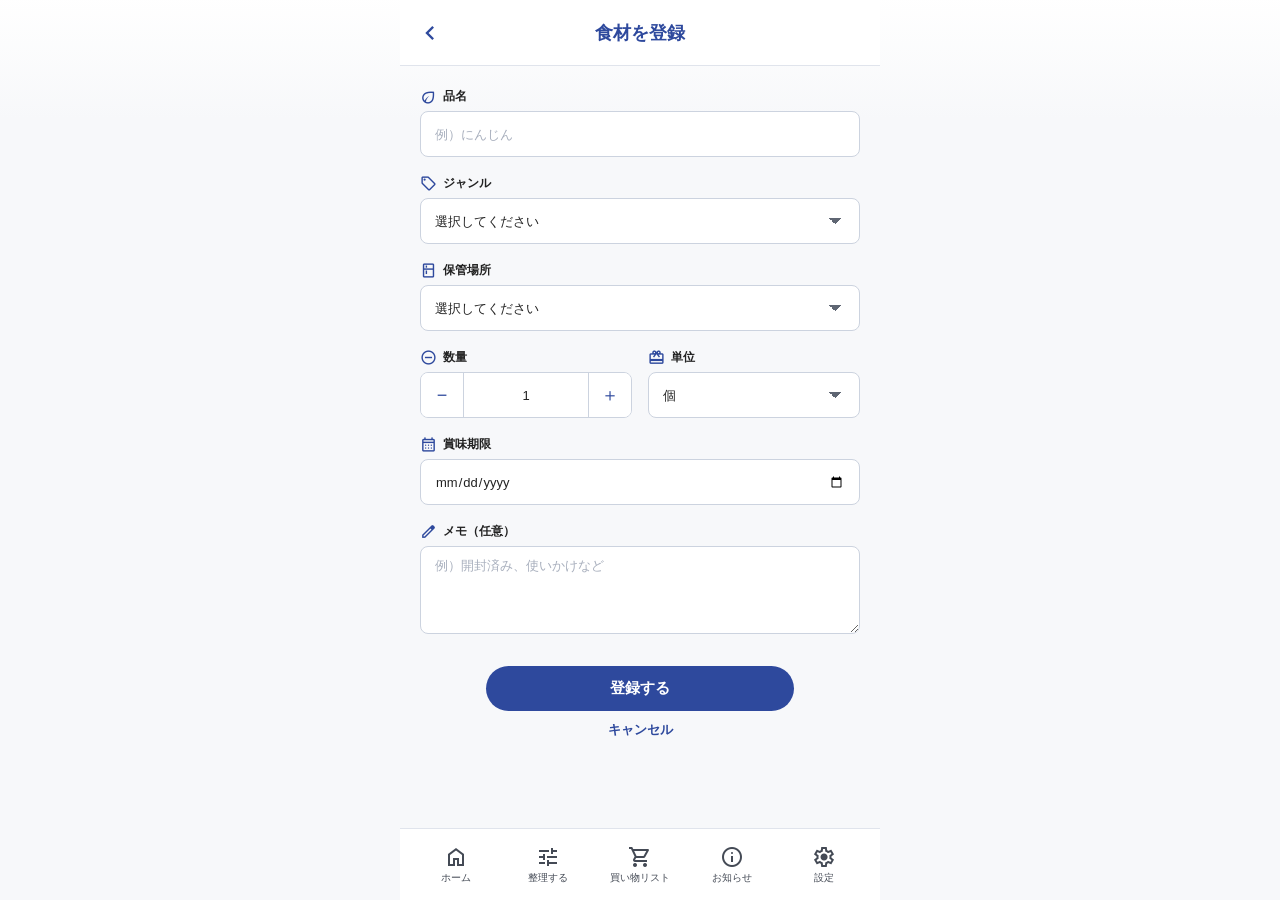
==== add.html @ bb8d9cc5 "食材追加ページ作成／フラットデザインへの変更" ====
<!DOCTYPE html>
<html lang="ja">
<head>
  <meta charset="UTF-8">
  <meta name="viewport" content="width=device-width, initial-scale=1.0">
  <title>食材登録｜冷蔵庫アプリ</title>

  <link rel="stylesheet" href="style.css">
  <link href="https://fonts.googleapis.com/css2?family=Material+Symbols+Outlined" rel="stylesheet">
</head>
<body class="screen-add">
  <header class="page-top-bar">
    <a class="page-back" href="index.html" aria-label="一覧へ戻る">
      <span class="material-symbols-outlined">chevron_left</span>
    </a>
    <h1>食材を登録</h1>
    <span class="page-top-spacer"></span>
  </header>

  <main class="app-main add-main">
    <form id="addFoodForm" class="add-form">
      <label class="form-field">
        <span class="field-label">
          <span class="material-symbols-outlined">eco</span>
          品名
        </span>
        <input type="text" id="foodName" placeholder="例）にんじん" required>
      </label>

      <label class="form-field">
        <span class="field-label">
          <span class="material-symbols-outlined">sell</span>
          ジャンル
        </span>
        <select id="foodGenre" required>
          <option value="" selected disabled>選択してください</option>
          <option value="肉">肉</option>
          <option value="魚">魚</option>
          <option value="野菜・くだもの">野菜・くだもの</option>
          <option value="卵・乳製品">卵・乳製品</option>
          <option value="主食">主食</option>
          <option value="調味料">調味料</option>
          <option value="その他">その他</option>
        </select>
      </label>

      <label class="form-field">
        <span class="field-label">
          <span class="material-symbols-outlined">kitchen</span>
          保管場所
        </span>
        <select id="storagePlace" required>
          <option value="" selected disabled>選択してください</option>
          <option value="冷蔵庫">冷蔵庫</option>
          <option value="冷凍庫">冷凍庫</option>
          <option value="常温">常温</option>
        </select>
      </label>

      <div class="form-row quantity-unit-row">
        <div class="form-field">
          <span class="field-label">
            <span class="material-symbols-outlined">remove_circle</span>
            数量
          </span>
          <div class="quantity-stepper">
            <button type="button" id="minusQuantity">−</button>
            <input type="number" id="quantity" value="1" min="0" step="1" required>
            <button type="button" id="plusQuantity">＋</button>
          </div>
        </div>

        <label class="form-field">
          <span class="field-label">
            <span class="material-symbols-outlined">redeem</span>
            単位
          </span>
          <select id="unit" required>
            <option value="個">個</option>
            <option value="本">本</option>
            <option value="袋">袋</option>
            <option value="パック">パック</option>
            <option value="枚">枚</option>
            <option value="g">g</option>
            <option value="kg">kg</option>
            <option value="ml">ml</option>
            <option value="L">L</option>
          </select>
        </label>
      </div>

      <label class="form-field">
        <span class="field-label">
          <span class="material-symbols-outlined">calendar_month</span>
          賞味期限
        </span>
        <input type="date" id="expiryDate">
      </label>

      <label class="form-field">
        <span class="field-label">
          <span class="material-symbols-outlined">edit</span>
          メモ（任意）
        </span>
        <textarea id="memo" rows="3" placeholder="例）開封済み、使いかけなど"></textarea>
      </label>

      <button type="submit" class="submit-button">登録する</button>
      <a class="cancel-link" href="index.html">キャンセル</a>
    </form>
  </main>

  <nav class="bottom-nav">
    <a href="index.html">
      <span class="material-symbols-outlined">home</span>
      <span>ホーム</span>
    </a>
    <a href="#">
      <span class="material-symbols-outlined">tune</span>
      <span>整理する</span>
    </a>
    <a href="#">
      <span class="material-symbols-outlined">shopping_cart</span>
      <span>買い物リスト</span>
    </a>
    <a href="#">
      <span class="material-symbols-outlined">info</span>
      <span>お知らせ</span>
    </a>
    <a href="#">
      <span class="material-symbols-outlined">settings</span>
      <span>設定</span>
    </a>
  </nav>

  <script>
    const addFoodForm = document.getElementById("addFoodForm");
    const foodName = document.getElementById("foodName");
    const foodGenre = document.getElementById("foodGenre");
    const storagePlace = document.getElementById("storagePlace");
    const quantity = document.getElementById("quantity");
    const unit = document.getElementById("unit");
    const expiryDate = document.getElementById("expiryDate");
    const memo = document.getElementById("memo");
    const minusQuantity = document.getElementById("minusQuantity");
    const plusQuantity = document.getElementById("plusQuantity");

    function loadFoods() {
      return JSON.parse(localStorage.getItem("foods")) || [];
    }

    function saveFoods(foods) {
      localStorage.setItem("foods", JSON.stringify(foods));
    }

    minusQuantity.addEventListener("click", () => {
      const currentValue = Number(quantity.value) || 0;
      quantity.value = Math.max(0, currentValue - 1);
    });

    plusQuantity.addEventListener("click", () => {
      const currentValue = Number(quantity.value) || 0;
      quantity.value = currentValue + 1;
    });

    addFoodForm.addEventListener("submit", (event) => {
      event.preventDefault();

      const foods = loadFoods();
      const name = foodName.value.trim();

      if (!name) {
        return;
      }

      foods.push({
        id: crypto.randomUUID(),
        registeredAt: new Date().toISOString(),
        name: name,
        genre: foodGenre.value,
        storage: storagePlace.value,
        quantity: Number(quantity.value),
        unit: unit.value,
        expiryDate: expiryDate.value,
        memo: memo.value.trim()
      });

      saveFoods(foods);
      window.location.href = "index.html";
    });
  </script>
</body>
</html>
---- style.css ----
/* ==============================
  Design tokens
============================== */
:root {
  --color-bg: #f7f8fa;
  --color-surface: #ffffff;
  --color-primary: #2e499d;
  --color-primary-soft: #eef2ff;
  --color-accent: #ffde00;
  --color-alert: #d13209;
  --color-border: #e0e4ec;
  --color-border-strong: #ccd3df;
  --color-text: #222;
  --color-muted: #5f6673;
  --color-placeholder: #a8afbd;

  --radius-sm: 8px;
  --radius-md: 4px;
  --radius-lg: 18px;
  --radius-pill: 999px;

  --shadow-card: none;
  --shadow-floating: none;
}

/* ==============================
  Base
============================== */
* {
  box-sizing: border-box;
  margin: 0;
  padding: 0;
}

html,
body {
  overflow-x: hidden;
}

body {
  max-width: 480px;
  min-height: 100vh;
  margin: 0 auto;
  padding-bottom: 92px;
  font-size: 16px;

  background:
    linear-gradient(180deg, rgba(255,255,255,0.96), rgba(247,248,250,0.96) 120px),
    var(--color-bg);
  color: var(--color-text);

  font-family: "Hiragino Sans", "Yu Gothic", sans-serif;
}

input,
button,
select,
textarea {
  font: inherit;
}

button,
a {
  -webkit-tap-highlight-color: transparent;
}

button {
  cursor: pointer;
}

.material-symbols-outlined {
  font-variation-settings:
    'FILL' 0,
    'wght' 400,
    'GRAD' 0,
    'opsz' 24;
}

/* ==============================
  List page header
============================== */
.top-nav {
  position: sticky;
  top: 0;
  z-index: 5;

  display: grid;
  grid-template-columns: 36px 1fr 36px;
  align-items: center;
  gap: 12px;

  height: 68px;
  padding: 10px 20px;

  background: rgba(255,255,255,0.94);
  border-bottom: 1px solid var(--color-border);
  backdrop-filter: blur(14px);
}

.nav-icon {
  display: inline-flex;
  align-items: center;
  justify-content: center;

  width: 36px;
  height: 36px;

  background: transparent;
  border: none;
  color: var(--color-primary);
  text-decoration: none;
}

.nav-menu {
  justify-self: start;
}

.nav-icon:last-child {
  justify-self: end;
}

.category-filter {
  display: inline-flex;
  align-items: center;
  justify-content: center;
  justify-self: center;
  gap: 4px;

  width: fit-content;
  min-width: 0;
  height: 34px;
  padding: 0 14px 0 12px;

  background: var(--color-surface);
  border: 1px solid rgba(46, 73, 157, 0.38);
  border-radius: var(--radius-pill);
  color: var(--color-primary);

  font-size: 13px;
  font-weight: 700;
  white-space: nowrap;
}

.category-filter .material-symbols-outlined {
  font-size: 20px;
}

.app-main {
  padding: 20px 18px 0;
}

.section-title {
  margin-bottom: 14px;
  color: var(--color-text);
  font-size: 18px;
  font-weight: 700;
}

/* ==============================
  Food list
============================== */
ul {
  padding: 0;
}

#foodList,
.food-list {
  display: grid;
  gap: 6px;
  padding: 0;
}

.swipe-container {
  position: relative;
  overflow: hidden;
  background: transparent;
  border-radius: 8px;
}

li {
  list-style: none;
}

.food-card {
  position: relative;
  z-index: 1;

  display: grid;
  grid-template-columns: 82px 1fr 22px;
  grid-template-areas:
    "thumb detail arrow";
  gap: 0 12px;

  min-height: 102px;
  padding: 9px 10px;

  background: var(--color-surface);
  outline: none;
  border: none;
  border-radius: 8px;
  box-shadow: var(--shadow-card);

  touch-action: pan-y;
  transition: transform 0.25s ease-out, opacity 0.25s ease-out;
}

.screen-list .food-card {
  border: 0 !important;
  outline: 0 !important;
  box-shadow: none !important;
}

.food-thumbnail {
  grid-area: thumb;
  display: flex;
  align-items: center;
  justify-content: center;

  width: 82px;
  height: 82px;

  background: #f3f5f8;
  border-radius: 7px;
  overflow: hidden;
}

.food-thumbnail .material-symbols-outlined {
  color: var(--color-primary);
  font-size: 36px;
}

.food-detail {
  grid-area: detail;

  display: flex;
  flex-direction: column;
  justify-content: center;
  gap: 6px;

  min-width: 0;
}

.food-name {
  color: var(--color-text);
  font-size: 15px;
  font-weight: 700;
  line-height: 1.3;
  word-break: keep-all;
  margin-bottom: 2px;
}

.food-tags {
  display: flex;
  flex-wrap: wrap;
  align-items: center;
  gap: 4px 8px;

  color: var(--color-text);
  font-size: 11px;
  line-height: 1.3;
}

.food-tags .material-symbols-outlined {
  color: var(--color-primary);
  font-size: 14px;
}

.food-dot {
  width: 8px;
  height: 8px;

  background: var(--color-primary);
  border-radius: 50%;
}

.food-amount {
  display: flex;
  align-items: center;
  width: 100%;
  gap: 10px;

  color: var(--color-text);
  font-size: 13px;
  font-weight: 700;
  white-space: nowrap;
}

.expiry-badge {
  display: inline-flex;
  align-items: center;
  padding: 4px 10px;

  background: #f3f4f6;
  border-radius: var(--radius-pill);
  color: var(--color-muted);

  font-size: 11px;
  font-weight: 400;
  white-space: nowrap;
  margin-left: auto;
}

.food-arrow {
  grid-area: arrow;

  color: var(--color-muted);
  font-size: 22px;
}

.empty-message {
  margin-top: 88px;
  color: var(--color-muted);
  font-size: 14px;
  line-height: 1.8;
  text-align: center;
}

/* ==============================
  Swipe delete background
============================== */
.delete-background {
  position: absolute;
  inset: 0;
  z-index: 0;

  display: flex;
  align-items: center;
  justify-content: flex-start;

  background: var(--color-alert);
  border-radius: 8px;
  opacity: 0;
  transition: opacity 0.12s ease;
}

.swipe-container.is-swiping .delete-background {
  opacity: 1;
}

.delete-background .material-symbols-outlined {
  margin-left: 22px;

  color: var(--color-surface);
  font-size: 28px;

  font-variation-settings:
    'FILL' 0,
    'wght' 300,
    'GRAD' 0,
    'opsz' 24;
}

/* ==============================
  Add page header
============================== */
.page-top-bar {
  position: sticky;
  top: 0;
  z-index: 5;

  display: grid;
  grid-template-columns: 44px 1fr 44px;
  align-items: center;

  height: 66px;
  padding: 9px 16px;

  background: rgba(255,255,255,0.94);
  border-bottom: 1px solid var(--color-border);
  backdrop-filter: blur(14px);
}

.page-top-bar h1 {
  color: var(--color-primary);
  font-size: 18px;
  font-weight: 700;
  text-align: center;
}

.page-back {
  display: inline-flex;
  align-items: center;
  justify-content: flex-start;

  width: 44px;
  height: 44px;

  color: var(--color-primary);
  text-decoration: none;
}

.page-back .material-symbols-outlined {
  font-size: 28px;
}

.add-main {
  padding: 22px 20px 0;
}

/* ==============================
  Add form
============================== */
.add-form {
  display: grid;
  gap: 18px;
}

.form-field {
  display: grid;
  gap: 6px;
}

.field-label {
  display: inline-flex;
  align-items: center;
  gap: 6px;

  color: var(--color-text);
  font-size: 12px;
  font-weight: 700;
}

.field-label .material-symbols-outlined {
  color: var(--color-primary);
  font-size: 17px;
}

.add-form input,
.add-form select,
.add-form textarea {
  width: 100%;
  min-height: 46px;
  padding: 10px 14px;

  background-color: var(--color-surface);
  border: 1px solid var(--color-border-strong);
  border-radius: var(--radius-sm);
  color: var(--color-text);

  font-size: 13px;
}

.add-form select {
  appearance: none;
  padding-right: 44px;

  background-image:
    linear-gradient(45deg, transparent 50%, var(--color-muted) 50%),
    linear-gradient(135deg, var(--color-muted) 50%, transparent 50%);
  background-position:
    calc(100% - 24px) 50%,
    calc(100% - 18px) 50%;
  background-size:
    6px 6px,
    6px 6px;
  background-repeat: no-repeat;
}

.add-form input::placeholder,
.add-form textarea::placeholder {
  color: var(--color-placeholder);
}

.add-form textarea {
  min-height: 88px;
  resize: vertical;
}

.quantity-unit-row {
  display: grid;
  grid-template-columns: 1fr 1fr;
  gap: 16px;
}

.quantity-stepper {
  display: grid;
  grid-template-columns: 42px 1fr 42px;
  min-height: 46px;

  background: var(--color-surface);
  border: 1px solid var(--color-border-strong);
  border-radius: var(--radius-sm);
  overflow: hidden;
}

.quantity-stepper button {
  display: flex;
  align-items: center;
  justify-content: center;

  background: var(--color-surface);
  border: none;
  color: var(--color-primary);

  font-size: 18px;
  font-weight: 400;
}

.quantity-stepper input {
  min-height: auto;
  padding: 0;

  border: none;
  border-right: 1px solid var(--color-border-strong);
  border-left: 1px solid var(--color-border-strong);
  border-radius: 0;

  text-align: center;
}

/* Hide number input spinner */
input[type="number"]::-webkit-outer-spin-button,
input[type="number"]::-webkit-inner-spin-button {
  -webkit-appearance: none;
  margin: 0;
}

input[type="number"] {
  appearance: textfield;
}

.submit-button {
  width: 70%;
  min-width: 210px;
  justify-self: center;
  padding: 13px 0;
  margin-top: 14px;

  background: var(--color-primary);
  border: none;
  border-radius: var(--radius-pill);
  color: var(--color-surface);
  box-shadow: var(--shadow-floating);

  font-size: 15px;
  font-weight: 700;
}

.cancel-link {
  display: block;
  margin-top: -8px;

  color: var(--color-primary);
  font-size: 13px;
  font-weight: 700;
  text-align: center;
  text-decoration: none;
}

.screen-add .bottom-nav a:nth-child(2),
.screen-add .bottom-nav a:nth-child(3),
.screen-add .bottom-nav a:nth-child(4) {
  color: #444a55;
}

/* ==============================
  Bottom navigation
============================== */
.bottom-nav {
  position: fixed;
  right: 0;
  bottom: 0;
  left: 0;
  z-index: 10;

  display: grid;
  grid-template-columns: repeat(5, 1fr);
  max-width: 480px;
  height: 72px;
  margin: 0 auto;
  padding: 6px 10px calc(6px + env(safe-area-inset-bottom));

  background: rgba(255, 255, 255, 0.96);
  border-top: 1px solid var(--color-border);
  backdrop-filter: blur(12px);
}

.bottom-nav a {
  display: grid;
  justify-items: center;
  align-content: center;
  gap: 2px;

  color: #444a55;
  font-size: 10px;
  text-decoration: none;
}

.bottom-nav a.is-active {
  color: var(--color-primary);
  font-weight: 700;
}

.bottom-nav .material-symbols-outlined {
  font-size: 24px;
}

.floating-barcode-button {
  position: fixed;
  right: 50%;
  bottom: 52px;
  z-index: 11;
  transform: translateX(50%);

  display: inline-flex;
  flex-direction: column;
  align-items: center;
  justify-content: center;
  gap: 2px;

  width: 78px;
  height: 78px;

  background: var(--color-primary);
  border: 6px solid var(--color-surface);
  border-radius: 50%;
  color: var(--color-surface);
  text-decoration: none;
  box-shadow: 0 4px 12px rgba(46, 73, 157, 0.18);

  font-size: 10px;
  font-weight: 700;
}

.floating-barcode-button .material-symbols-outlined {
  font-size: 32px;
}
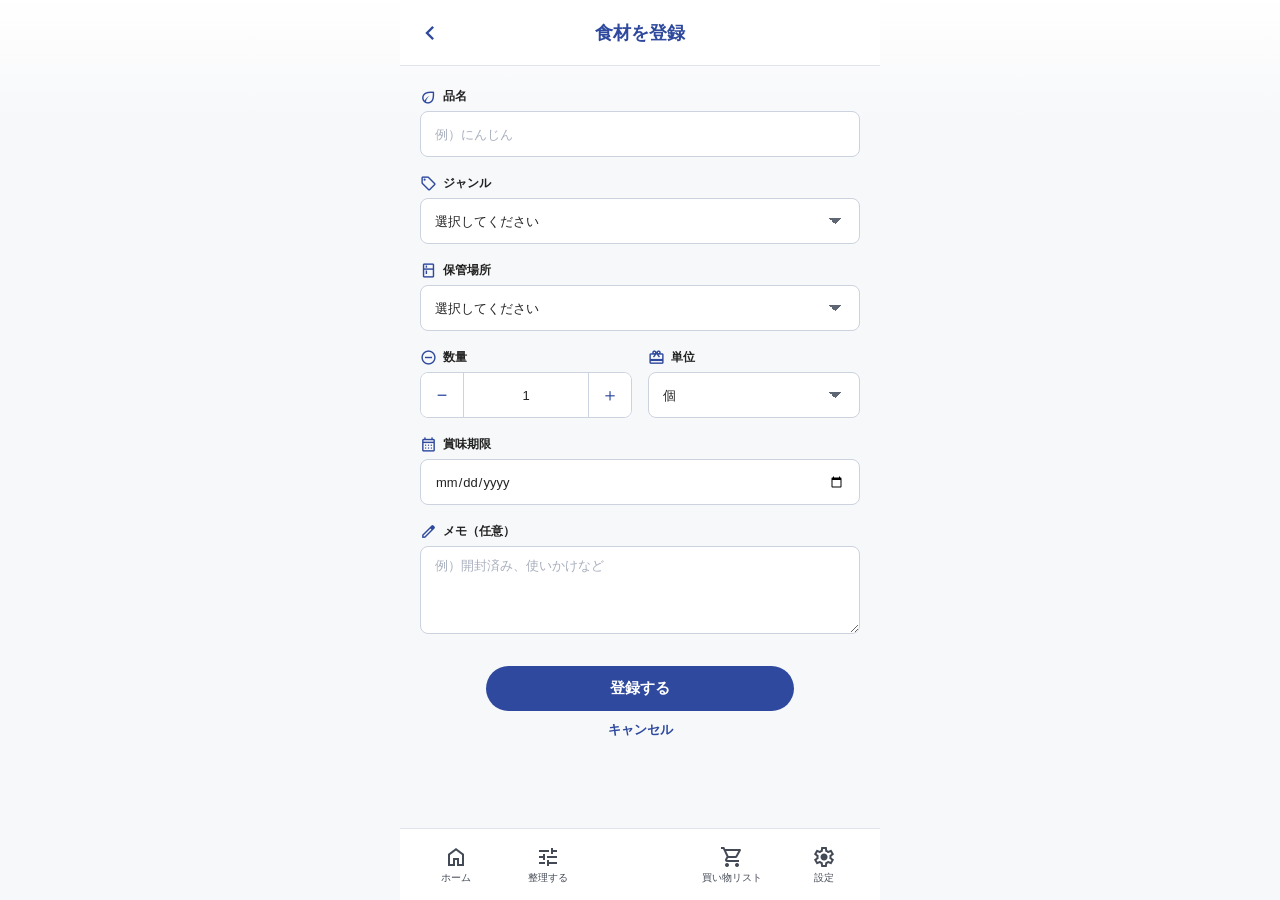
==== commit cafdbb6e: "買い物リスト／絞り込み機能追加" ====
--- a/add.html
+++ b/add.html
@@ -39,6 +39,7 @@
           <option value="野菜・くだもの">野菜・くだもの</option>
           <option value="卵・乳製品">卵・乳製品</option>
           <option value="主食">主食</option>
+          <option value="調理済み">調理済み</option>
           <option value="調味料">調味料</option>
           <option value="その他">その他</option>
         </select>
@@ -115,18 +116,19 @@
       <span class="material-symbols-outlined">home</span>
       <span>ホーム</span>
     </a>
+
     <a href="#">
       <span class="material-symbols-outlined">tune</span>
       <span>整理する</span>
     </a>
-    <a href="#">
+
+    <div class="bottom-nav-spacer"></div>
+
+    <a href="shopping.html">
       <span class="material-symbols-outlined">shopping_cart</span>
       <span>買い物リスト</span>
     </a>
-    <a href="#">
-      <span class="material-symbols-outlined">info</span>
-      <span>お知らせ</span>
-    </a>
+
     <a href="#">
       <span class="material-symbols-outlined">settings</span>
       <span>設定</span>
--- a/style.css
+++ b/style.css
@@ -145,6 +145,16 @@
   font-size: 20px;
 }
 
+.page-title {
+  justify-self: center;
+
+  color: var(--color-text);
+  font-size: 18px;
+  font-weight: 700;
+  letter-spacing: 0.02em;
+  line-height: 1;
+}
+
 .app-main {
   padding: 20px 18px 0;
 }
@@ -229,6 +239,18 @@
   font-size: 36px;
 }
 
+.food-thumbnail .material-symbols-outlined.storage-fridge {
+  color: #2e7d32;
+}
+
+.food-thumbnail .material-symbols-outlined.storage-freezer {
+  color: #1976d2;
+}
+
+.food-thumbnail .material-symbols-outlined.storage-room {
+  color: #d4a100;
+}
+
 .food-detail {
   grid-area: detail;
 
@@ -261,8 +283,23 @@
 }
 
 .food-tags .material-symbols-outlined {
-  color: var(--color-primary);
   font-size: 14px;
+  color: inherit;
+}
+
+.food-tags .storage-fridge,
+.food-tags .material-symbols-outlined.storage-fridge {
+  color: #2e7d32 !important;
+}
+
+.food-tags .storage-freezer,
+.food-tags .material-symbols-outlined.storage-freezer {
+  color: #1976d2 !important;
+}
+
+.food-tags .storage-room,
+.food-tags .material-symbols-outlined.storage-room {
+  color: #d4a100 !important;
 }
 
 .food-dot {
@@ -595,6 +632,10 @@
   font-size: 24px;
 }
 
+.bottom-nav-spacer {
+  width: 72px;
+}
+
 .floating-barcode-button {
   position: fixed;
   right: 50%;
@@ -624,4 +665,329 @@
 
 .floating-barcode-button .material-symbols-outlined {
   font-size: 32px;
+}
+
+/* ==============================
+  Shopping list
+============================== */
+.shopping-main {
+  padding-top: 18px;
+}
+
+.shopping-add-form {
+  display: grid;
+  grid-template-columns: 1fr 72px;
+  gap: 8px;
+  margin-bottom: 18px;
+}
+
+.shopping-add-form input {
+  width: 100%;
+  min-height: 44px;
+  padding: 10px 14px;
+
+  background: var(--color-surface);
+  border: 1px solid var(--color-border-strong);
+  border-radius: var(--radius-sm);
+  color: var(--color-text);
+
+  font-size: 14px;
+}
+
+.shopping-add-form input::placeholder {
+  color: var(--color-placeholder);
+}
+
+.shopping-add-form button {
+  min-height: 44px;
+
+  background: var(--color-primary);
+  border: none;
+  border-radius: var(--radius-sm);
+  color: var(--color-surface);
+
+  font-size: 14px;
+  font-weight: 700;
+}
+
+.shopping-list {
+  display: grid;
+  gap: 4px;
+  padding: 0;
+}
+
+.shopping-item {
+  display: grid;
+  grid-template-columns: 28px 1fr 32px;
+  align-items: center;
+  gap: 8px;
+
+  min-height: 50px;
+  padding: 8px 4px;
+
+  background: transparent;
+  border: none;
+  list-style: none;
+}
+
+.shopping-check {
+  color: var(--color-primary);
+  font-size: 24px;
+}
+
+.shopping-item-name {
+  color: var(--color-text);
+  font-size: 15px;
+  font-weight: 700;
+}
+
+.shopping-item.is-done .shopping-item-name {
+  color: var(--color-muted);
+  text-decoration: line-through;
+}
+
+.shopping-item.is-done .shopping-check {
+  color: var(--color-muted);
+}
+
+.shopping-delete-button {
+  display: inline-flex;
+  align-items: center;
+  justify-content: center;
+
+  width: 32px;
+  height: 32px;
+
+  background: transparent;
+  border: none;
+  color: var(--color-muted);
+}
+
+.shopping-delete-button .material-symbols-outlined {
+  font-size: 20px;
+}
+.bottom-nav-button {
+  display: grid;
+  justify-items: center;
+  align-content: center;
+  gap: 2px;
+
+  background: transparent;
+  border: none;
+  color: #444a55;
+  font-size: 10px;
+  text-decoration: none;
+}
+
+.bottom-nav-button .material-symbols-outlined {
+  font-size: 24px;
+}
+
+.filter-panel {
+  position: fixed;
+  inset: 0;
+  z-index: 20;
+
+  pointer-events: none;
+}
+
+.filter-panel.is-open {
+  pointer-events: auto;
+}
+
+.filter-panel-backdrop {
+  position: absolute;
+  inset: 0;
+
+  background: rgba(0, 0, 0, 0.18);
+  opacity: 0;
+  transition: opacity 0.2s ease;
+}
+
+.filter-panel.is-open .filter-panel-backdrop {
+  opacity: 1;
+}
+
+.filter-panel-content {
+  position: absolute;
+  right: 0;
+  bottom: 0;
+  left: 0;
+
+  max-width: 480px;
+  margin: 0 auto;
+  padding: 18px 20px calc(24px + env(safe-area-inset-bottom));
+
+  background: var(--color-surface);
+  border-radius: 18px 18px 0 0;
+  transform: translateY(100%);
+  transition: transform 0.24s ease;
+}
+
+.filter-panel.is-open .filter-panel-content {
+  transform: translateY(0);
+}
+
+.filter-panel-header {
+  display: flex;
+  align-items: center;
+  justify-content: space-between;
+  margin-bottom: 18px;
+}
+
+.filter-panel-header h2 {
+  color: var(--color-text);
+  font-size: 18px;
+  font-weight: 700;
+}
+
+.filter-panel-close {
+  display: inline-flex;
+  align-items: center;
+  justify-content: center;
+
+  width: 34px;
+  height: 34px;
+
+  background: transparent;
+  border: none;
+  color: var(--color-muted);
+}
+
+.filter-panel-close .material-symbols-outlined {
+  font-size: 22px;
+}
+
+.filter-group {
+  display: grid;
+  gap: 8px;
+  margin-bottom: 16px;
+}
+
+.filter-group h3 {
+  color: var(--color-text);
+  font-size: 13px;
+  font-weight: 700;
+}
+
+.filter-options {
+  display: flex;
+  flex-wrap: wrap;
+  gap: 8px;
+}
+
+.filter-chip {
+  min-height: 34px;
+  padding: 0 12px;
+
+  background: var(--color-bg);
+  border: 1px solid var(--color-border);
+  border-radius: var(--radius-pill);
+  color: var(--color-text);
+
+  font-size: 13px;
+  font-weight: 400;
+}
+
+.filter-chip.is-active {
+  background: var(--color-accent);
+  border-color: var(--color-accent);
+  color: var(--color-text);
+  font-weight: 400;
+}
+
+.filter-select,
+.date-filter-row input {
+  width: 100%;
+  min-height: 42px;
+  padding: 9px 12px;
+
+  background: var(--color-bg);
+  border: 1px solid var(--color-border);
+  border-radius: var(--radius-sm);
+  color: var(--color-text);
+
+  font-size: 13px;
+}
+
+.date-filter-row {
+  display: grid;
+  grid-template-columns: 1fr 1fr;
+  gap: 10px;
+}
+
+.date-filter-row label {
+  display: grid;
+  gap: 5px;
+}
+
+.date-filter-row span {
+  color: var(--color-muted);
+  font-size: 11px;
+  font-weight: 700;
+}
+
+.filter-actions {
+  display: grid;
+  grid-template-columns: 1fr 1fr;
+  gap: 10px;
+  margin-top: 20px;
+}
+
+.filter-reset-button,
+.filter-apply-button {
+  min-height: 44px;
+  border-radius: var(--radius-pill);
+  font-size: 14px;
+  font-weight: 700;
+}
+
+.filter-reset-button {
+  background: var(--color-bg);
+  border: 1px solid var(--color-border);
+  color: var(--color-text);
+}
+
+.filter-apply-button {
+  background: var(--color-primary);
+  border: none;
+  color: var(--color-surface);
+}
+
+/* Genre multi-select chips */
+.filter-checkboxes {
+  display: flex;
+  flex-wrap: wrap;
+  gap: 8px;
+}
+
+.filter-checkboxes label {
+  display: inline-flex;
+  align-items: center;
+  justify-content: center;
+
+  min-height: 34px;
+  padding: 0 12px;
+
+  background: var(--color-bg);
+  border: 1px solid var(--color-border);
+  border-radius: var(--radius-pill);
+  color: var(--color-text);
+
+  font-size: 13px;
+  font-weight: 400;
+  line-height: 1;
+}
+
+.filter-checkboxes input {
+  position: absolute;
+  opacity: 0;
+  pointer-events: none;
+}
+
+.filter-checkboxes label:has(input:checked) {
+  background: var(--color-accent);
+  border-color: var(--color-accent);
+  color: var(--color-text);
+  font-weight: 400;
 }
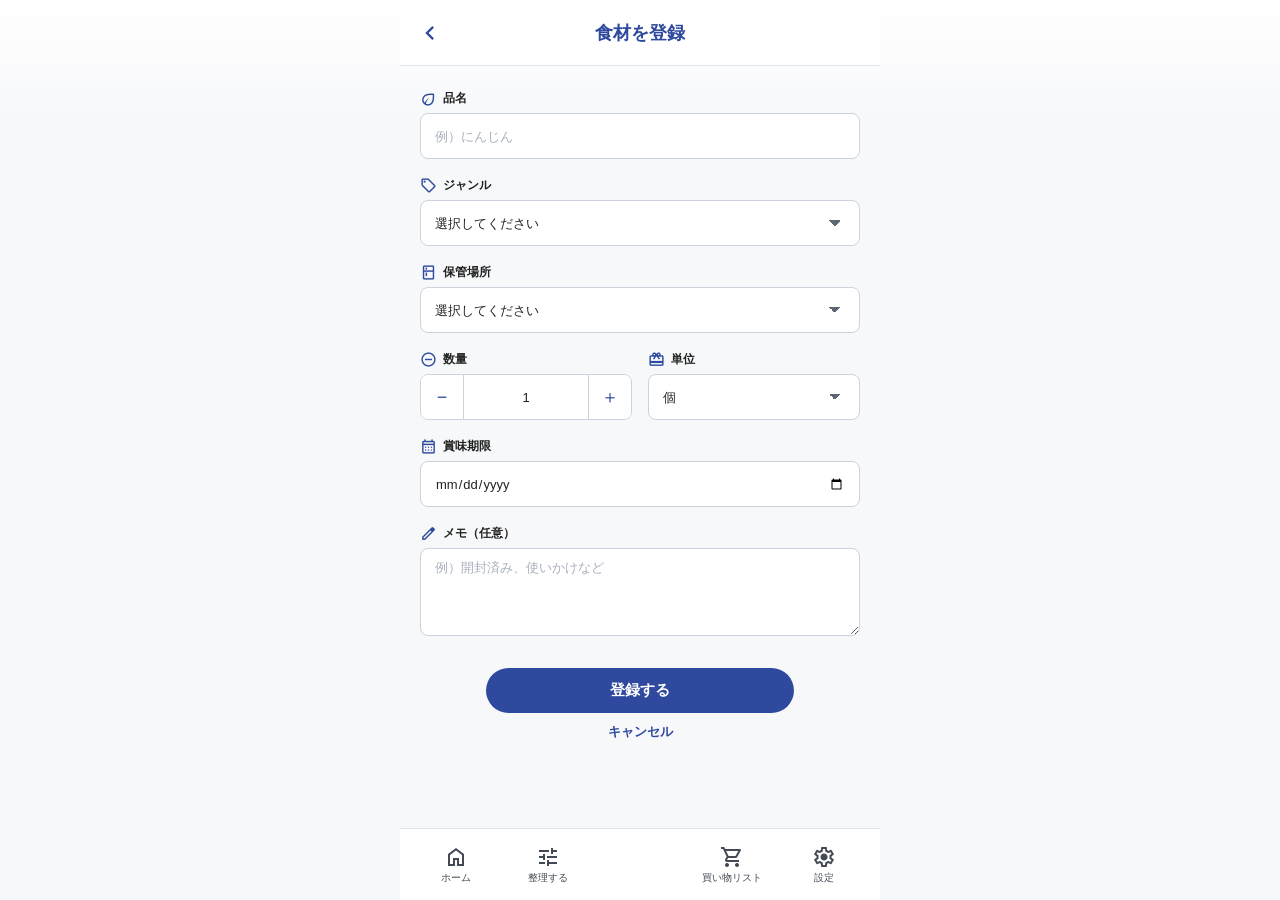
==== commit 6ed7ab4a: "PWA設定" ====
--- a/add.html
+++ b/add.html
@@ -6,6 +6,12 @@
   <title>食材登録｜冷蔵庫アプリ</title>
 
   <link rel="stylesheet" href="style.css">
+  <link rel="manifest" href="manifest.json">
+  <link rel="apple-touch-icon" href="icons/icon-512.png">
+  <meta name="theme-color" content="#2e499d">
+  <meta name="apple-mobile-web-app-capable" content="yes">
+  <meta name="apple-mobile-web-app-status-bar-style" content="default">
+  <meta name="apple-mobile-web-app-title" content="冷蔵庫アプリ">
   <link href="https://fonts.googleapis.com/css2?family=Material+Symbols+Outlined" rel="stylesheet">
 </head>
 <body class="screen-add">
@@ -13,7 +19,7 @@
     <a class="page-back" href="index.html" aria-label="一覧へ戻る">
       <span class="material-symbols-outlined">chevron_left</span>
     </a>
-    <h1>食材を登録</h1>
+    <h1 id="formTitle">食材を登録</h1>
     <span class="page-top-spacer"></span>
   </header>
 
@@ -106,7 +112,7 @@
         <textarea id="memo" rows="3" placeholder="例）開封済み、使いかけなど"></textarea>
       </label>
 
-      <button type="submit" class="submit-button">登録する</button>
+      <button type="submit" class="submit-button" id="submitButton">登録する</button>
       <a class="cancel-link" href="index.html">キャンセル</a>
     </form>
   </main>
@@ -129,12 +135,13 @@
       <span>買い物リスト</span>
     </a>
 
-    <a href="#">
+    <a href="setting.html">
       <span class="material-symbols-outlined">settings</span>
       <span>設定</span>
     </a>
   </nav>
 
+  <script src="setting.js"></script>
   <script>
     const addFoodForm = document.getElementById("addFoodForm");
     const foodName = document.getElementById("foodName");
@@ -146,6 +153,11 @@
     const memo = document.getElementById("memo");
     const minusQuantity = document.getElementById("minusQuantity");
     const plusQuantity = document.getElementById("plusQuantity");
+    const formTitle = document.getElementById("formTitle");
+    const submitButton = document.getElementById("submitButton");
+    const params = new URLSearchParams(window.location.search);
+    const isEditMode = params.get("mode") === "edit";
+    const editFoodId = params.get("id");
 
     function loadFoods() {
       return JSON.parse(localStorage.getItem("foods")) || [];
@@ -153,6 +165,35 @@
 
     function saveFoods(foods) {
       localStorage.setItem("foods", JSON.stringify(foods));
+    }
+
+    function getEditFood(foods) {
+      if (!isEditMode || !editFoodId) {
+        return null;
+      }
+
+      return foods.find((food) => food.id === editFoodId) || null;
+    }
+
+    function applyEditMode() {
+      const foods = loadFoods();
+      const editFood = getEditFood(foods);
+
+      if (!editFood) {
+        return;
+      }
+
+      formTitle.textContent = "食材を編集";
+      submitButton.textContent = "保存する";
+      document.title = "食材編集｜冷蔵庫アプリ";
+
+      foodName.value = editFood.name || "";
+      foodGenre.value = editFood.genre || "";
+      storagePlace.value = editFood.storage || "";
+      quantity.value = editFood.quantity ?? 1;
+      unit.value = editFood.unit || "個";
+      expiryDate.value = editFood.expiryDate || "";
+      memo.value = editFood.memo || "";
     }
 
     minusQuantity.addEventListener("click", () => {
@@ -175,9 +216,7 @@
         return;
       }
 
-      foods.push({
-        id: crypto.randomUUID(),
-        registeredAt: new Date().toISOString(),
+      const foodData = {
         name: name,
         genre: foodGenre.value,
         storage: storagePlace.value,
@@ -185,11 +224,35 @@
         unit: unit.value,
         expiryDate: expiryDate.value,
         memo: memo.value.trim()
-      });
-
-      saveFoods(foods);
+      };
+
+      if (isEditMode && editFoodId) {
+        const updatedFoods = foods.map((food) => {
+          if (food.id !== editFoodId) {
+            return food;
+          }
+
+          return {
+            ...food,
+            ...foodData
+          };
+        });
+
+        saveFoods(updatedFoods);
+      } else {
+        foods.push({
+          id: crypto.randomUUID(),
+          registeredAt: new Date().toISOString(),
+          ...foodData
+        });
+
+        saveFoods(foods);
+      }
+
       window.location.href = "index.html";
     });
+
+    applyEditMode();
   </script>
 </body>
 </html>
--- a/style.css
+++ b/style.css
@@ -41,6 +41,7 @@
   max-width: 480px;
   min-height: 100vh;
   margin: 0 auto;
+  padding-top: 68px;
   padding-bottom: 92px;
   font-size: 16px;
 
@@ -80,15 +81,19 @@
   List page header
 ============================== */
 .top-nav {
-  position: sticky;
+  position: fixed;
   top: 0;
-  z-index: 5;
+  left: 50%;
+  z-index: 15;
+  transform: translateX(-50%);
 
   display: grid;
   grid-template-columns: 36px 1fr 36px;
   align-items: center;
   gap: 12px;
 
+  width: 100%;
+  max-width: 480px;
   height: 68px;
   padding: 10px 20px;
 
@@ -111,6 +116,15 @@
   text-decoration: none;
 }
 
+.nav-icon .material-symbols-outlined {
+  font-size: 28px;
+}
+
+.page-back .material-symbols-outlined,
+.nav-icon[aria-label="ホームへ戻る"] .material-symbols-outlined {
+  font-size: 28px;
+}
+
 .nav-menu {
   justify-self: start;
 }
@@ -145,6 +159,7 @@
   font-size: 20px;
 }
 
+
 .page-title {
   justify-self: center;
 
@@ -153,6 +168,90 @@
   font-weight: 700;
   letter-spacing: 0.02em;
   line-height: 1;
+}
+
+.search-bar {
+  position: fixed;
+  top: 68px;
+  left: 50%;
+  z-index: 16;
+  transform: translate(-50%, -12px);
+
+  display: grid;
+  grid-template-columns: 1fr 36px;
+  gap: 8px;
+
+  width: 100%;
+  max-width: 480px;
+  padding: 10px 18px;
+
+  background: rgba(255,255,255,0.94);
+  border-bottom: 1px solid var(--color-border);
+  box-shadow: 0 10px 24px rgba(34, 34, 34, 0.08);
+  opacity: 0;
+  pointer-events: none;
+  backdrop-filter: blur(14px);
+  transition:
+    opacity 0.18s ease,
+    transform 0.18s ease;
+}
+
+.search-bar.is-open {
+  transform: translate(-50%, 0);
+  opacity: 1;
+  pointer-events: auto;
+}
+
+.search-field {
+  display: grid;
+  grid-template-columns: 22px 1fr;
+  align-items: center;
+  gap: 8px;
+
+  min-height: 46px;
+  padding: 0 14px;
+
+  background: var(--color-bg);
+  border: 1px solid var(--color-border);
+  border-radius: var(--radius-sm);
+}
+
+.search-field .material-symbols-outlined {
+  color: var(--color-muted);
+  font-size: 20px;
+}
+
+.search-field input {
+  width: 100%;
+  min-width: 0;
+
+  background: transparent;
+  border: none;
+  color: var(--color-text);
+
+  font-size: 13px;
+  outline: none;
+}
+
+.search-field input::placeholder {
+  color: var(--color-placeholder);
+}
+
+.search-clear-button {
+  display: inline-flex;
+  align-items: center;
+  justify-content: center;
+
+  width: 36px;
+  height: 46px;
+
+  background: transparent;
+  border: none;
+  color: var(--color-muted);
+}
+
+.search-clear-button .material-symbols-outlined {
+  font-size: 22px;
 }
 
 .app-main {
@@ -337,8 +436,15 @@
   margin-left: auto;
 }
 
+.expiry-badge.expired {
+  color: var(--color-alert);
+  font-weight: 400;
+}
+
 .food-arrow {
   grid-area: arrow;
+  align-self: center;
+  justify-self: center;
 
   color: var(--color-muted);
   font-size: 22px;
@@ -391,14 +497,18 @@
   Add page header
 ============================== */
 .page-top-bar {
-  position: sticky;
+  position: fixed;
   top: 0;
-  z-index: 5;
+  left: 50%;
+  z-index: 15;
+  transform: translateX(-50%);
 
   display: grid;
   grid-template-columns: 44px 1fr 44px;
   align-items: center;
 
+  width: 100%;
+  max-width: 480px;
   height: 66px;
   padding: 9px 16px;
 
@@ -426,9 +536,6 @@
   text-decoration: none;
 }
 
-.page-back .material-symbols-outlined {
-  font-size: 28px;
-}
 
 .add-main {
   padding: 22px 20px 0;
@@ -990,4 +1097,474 @@
   border-color: var(--color-accent);
   color: var(--color-text);
   font-weight: 400;
+}
+
+/* ==============================
+  Settings page
+============================== */
+.setting-section {
+  display: grid;
+  gap: 8px;
+  margin-bottom: 22px;
+}
+
+.setting-section h3 {
+  color: var(--color-text);
+  font-size: 14px;
+  font-weight: 700;
+  line-height: 1.4;
+}
+
+.setting-card {
+  background: var(--color-surface);
+  border: none;
+  border-radius: 12px;
+  padding: 4px 16px;
+}
+
+.setting-row {
+  display: flex;
+  align-items: center;
+  justify-content: space-between;
+  gap: 14px;
+
+  min-height: 52px;
+}
+
+.setting-row + .setting-row {
+  border-top: 1px solid var(--color-border);
+}
+
+.setting-label {
+  color: var(--color-text);
+  font-size: 14px;
+  font-weight: 400;
+  line-height: 1.4;
+}
+
+.setting-select {
+  min-width: 96px;
+  min-height: 36px;
+  padding: 0 28px 0 12px;
+
+  appearance: none;
+  background-color: var(--color-bg);
+  background-image:
+    linear-gradient(45deg, transparent 50%, var(--color-muted) 50%),
+    linear-gradient(135deg, var(--color-muted) 50%, transparent 50%);
+  background-position:
+    calc(100% - 16px) 50%,
+    calc(100% - 11px) 50%;
+  background-size:
+    5px 5px,
+    5px 5px;
+  background-repeat: no-repeat;
+
+  border: 1px solid var(--color-border);
+  border-radius: var(--radius-pill);
+  color: var(--color-text);
+
+  font-size: 13px;
+  font-weight: 400;
+}
+
+.setting-checkbox {
+  width: 18px;
+  height: 18px;
+  flex: 0 0 auto;
+  accent-color: var(--color-primary);
+}
+
+.setting-note {
+  margin: 6px 0 10px;
+  color: var(--color-muted);
+  font-size: 12px;
+  line-height: 1.7;
+}
+
+.setting-section:last-child {
+  margin-bottom: 0;
+}
+
+.setting-main-title {
+  color: var(--color-text);
+  font-size: 20px;
+  font-weight: 700;
+  line-height: 1.4;
+}
+
+.setting-accordion {
+  display: grid;
+  grid-template-rows: 0fr;
+  padding-top: 0;
+  opacity: 0;
+  overflow: hidden;
+  transition:
+    grid-template-rows 0.28s ease,
+    opacity 0.2s ease,
+    padding-top 0.28s ease;
+}
+
+.setting-accordion.is-open {
+  grid-template-rows: 1fr;
+  padding-top: 4px;
+  opacity: 1;
+}
+
+.setting-accordion-inner {
+  min-height: 0;
+  overflow: hidden;
+}
+
+.setting-accordion .setting-section:first-child {
+  margin-top: 10px;
+}
+
+.setting-accordion .setting-section {
+  margin-bottom: 26px;
+}
+
+.setting-accordion .setting-card {
+  margin-top: 4px;
+}
+
+.setting-accordion .setting-note {
+  margin: 4px 0 12px;
+}
+
+/* Notification badge */
+.notification-button {
+  position: relative;
+}
+
+.notification-badge {
+  position: absolute;
+  top: -2px;
+  right: -4px;
+
+  width: 12px;
+  height: 12px;
+  min-width: 12px;
+  padding: 0;
+
+  display: flex;
+  align-items: center;
+  justify-content: center;
+
+  background: var(--color-alert);
+  border: 2px solid var(--color-surface);
+  border-radius: 50%;
+
+  font-size: 0;
+  line-height: 0;
+}
+
+/* Notification panel */
+.notification-panel {
+  position: fixed;
+  right: 18px;
+  top: 64px;
+  z-index: 30;
+
+  width: min(320px, calc(100vw - 36px));
+  max-height: 420px;
+  overflow-y: auto;
+
+  background: var(--color-surface);
+  border: 1px solid var(--color-border);
+  border-radius: 14px;
+  box-shadow: 0 10px 30px rgba(34, 34, 34, 0.12);
+}
+
+.notification-panel-header-row {
+  display: flex;
+  align-items: center;
+  justify-content: space-between;
+  gap: 12px;
+  padding: 12px 14px 8px 16px;
+}
+
+.notification-panel-header {
+  padding: 0;
+
+  color: var(--color-text);
+  font-size: 15px;
+  font-weight: 400;
+  line-height: 1.4;
+}
+
+.notification-read-button {
+  min-height: 28px;
+  padding: 0 10px;
+
+  background: var(--color-primary);
+  border: 1px solid var(--color-primary);
+  border-radius: var(--radius-pill);
+  color: var(--color-surface);
+
+  font-size: 12px;
+  font-weight: 400;
+  line-height: 1;
+}
+
+.notification-read-button:active:not(:disabled) {
+  background: var(--color-accent);
+  border-color: var(--color-accent);
+  color: var(--color-text);
+}
+
+.notification-read-button.is-read,
+.notification-read-button:disabled {
+  background: var(--color-bg);
+  border-color: var(--color-border);
+  color: var(--color-muted);
+  cursor: default;
+}
+
+.notification-list {
+  display: grid;
+  gap: 0;
+  padding: 0 16px 14px;
+}
+
+.notification-section {
+  display: grid;
+  gap: 0;
+}
+
+.notification-section + .notification-section {
+  margin-top: 12px;
+}
+
+.notification-section-title {
+  display: inline-flex;
+  width: fit-content;
+  margin: 6px 0 2px;
+  padding: 3px 8px;
+
+  border-radius: var(--radius-pill);
+
+  font-size: 12px;
+  font-weight: 400;
+  line-height: 1.4;
+}
+
+.notification-section:first-child .notification-section-title {
+  background: rgba(209, 50, 9, 0.08);
+  color: var(--color-alert);
+}
+
+.notification-section:last-child .notification-section-title {
+  background: var(--color-accent);
+  color: var(--color-text);
+}
+
+.notification-item {
+  display: grid;
+  gap: 4px;
+  padding: 12px 0;
+}
+
+.notification-section .notification-item + .notification-item {
+  border-top: 1px solid var(--color-border);
+}
+
+.notification-item-name-row {
+  display: flex;
+  align-items: center;
+  gap: 6px;
+}
+
+.notification-unread-dot {
+  width: 7px;
+  height: 7px;
+  flex: 0 0 auto;
+
+  background: var(--color-alert);
+  border-radius: 50%;
+}
+
+.notification-item-name {
+  color: var(--color-text);
+  font-size: 14px;
+  font-weight: 400;
+  line-height: 1.4;
+}
+
+.notification-item-detail {
+  color: var(--color-muted);
+  font-size: 12px;
+  line-height: 1.5;
+}
+
+.notification-empty {
+  padding: 6px 16px 18px;
+
+  color: var(--color-muted);
+  font-size: 13px;
+  line-height: 1.6;
+}
+
+/* ==============================
+  Food detail panel
+============================== */
+.food-detail-panel {
+  position: fixed;
+  inset: 0;
+  z-index: 25;
+
+  pointer-events: none;
+}
+
+.food-detail-panel.is-open {
+  pointer-events: auto;
+}
+
+.food-detail-backdrop {
+  position: absolute;
+  inset: 0;
+
+  background: rgba(0, 0, 0, 0.18);
+  opacity: 0;
+  transition: opacity 0.2s ease;
+}
+
+.food-detail-panel.is-open .food-detail-backdrop {
+  opacity: 1;
+}
+
+.food-detail-content {
+  position: absolute;
+  right: 0;
+  bottom: 0;
+  left: 0;
+
+  max-width: 480px;
+  margin: 0 auto;
+  padding: 18px 20px calc(24px + env(safe-area-inset-bottom));
+
+  background: var(--color-surface);
+  border-radius: 18px 18px 0 0;
+  transform: translateY(100%);
+  transition: transform 0.24s ease;
+}
+
+.food-detail-panel.is-open .food-detail-content {
+  transform: translateY(0);
+}
+
+.food-detail-panel-header {
+  display: flex;
+  align-items: center;
+  justify-content: space-between;
+  gap: 12px;
+  margin-bottom: 16px;
+}
+
+.food-detail-panel-header h2 {
+  color: var(--color-text);
+  font-size: 18px;
+  font-weight: 700;
+  line-height: 1.4;
+}
+
+.food-detail-close {
+  display: inline-flex;
+  align-items: center;
+  justify-content: center;
+
+  width: 34px;
+  height: 34px;
+
+  background: transparent;
+  border: none;
+  color: var(--color-muted);
+}
+
+.food-detail-close .material-symbols-outlined {
+  font-size: 22px;
+}
+
+.food-detail-list {
+  display: grid;
+  gap: 0;
+
+  background: var(--color-bg);
+  border-radius: 12px;
+  padding: 4px 16px;
+}
+
+.food-detail-row {
+  display: grid;
+  grid-template-columns: 92px 1fr;
+  gap: 12px;
+  align-items: center;
+
+  min-height: 48px;
+}
+
+.food-detail-row + .food-detail-row {
+  border-top: 1px solid var(--color-border);
+}
+
+.food-detail-row dt {
+  color: var(--color-muted);
+  font-size: 12px;
+  font-weight: 400;
+  line-height: 1.4;
+}
+
+.food-detail-row dd {
+  color: var(--color-text);
+  font-size: 14px;
+  font-weight: 400;
+  line-height: 1.5;
+  text-align: right;
+}
+
+.food-detail-row-memo {
+  align-items: start;
+  padding: 14px 0;
+}
+
+.food-detail-row-memo dd {
+  white-space: pre-wrap;
+  text-align: left;
+}
+
+.food-detail-actions {
+  display: grid;
+  grid-template-columns: 1fr 1fr;
+  gap: 10px;
+  margin-top: 16px;
+}
+
+.food-detail-edit-button,
+.food-detail-delete-button {
+  min-height: 44px;
+  border-radius: 12px;
+  font-size: 14px;
+  font-weight: 400;
+}
+
+.food-detail-edit-button {
+  background: var(--color-primary);
+  border: 1px solid var(--color-primary);
+  color: var(--color-surface);
+}
+
+.food-detail-delete-button {
+  background: transparent;
+  border: 1px solid var(--color-alert);
+  color: var(--color-alert);
+}
+
+.food-detail-edit-button:active {
+  background: var(--color-accent);
+  border-color: var(--color-accent);
+  color: var(--color-text);
+}
+
+.food-detail-delete-button:active {
+  background: rgba(209, 50, 9, 0.08);
 }
